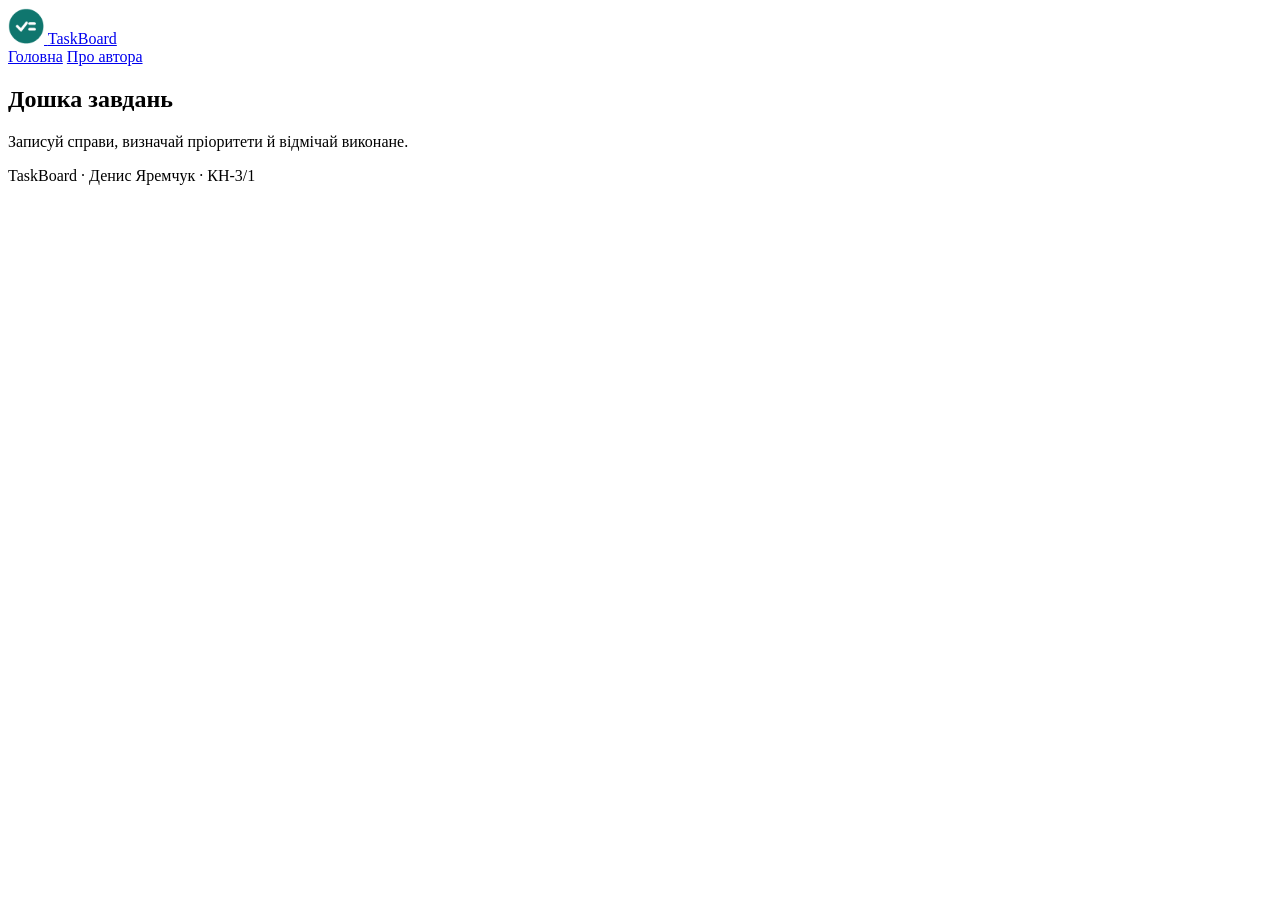
==== index.html @ 930aeddd "Створити головну сторінку TaskBoard" ====
<!doctype html>
<html lang="uk">
<head>
  <meta charset="utf-8">
  <meta name="viewport" content="width=device-width, initial-scale=1">
  <title>Дошка завдань | TaskBoard</title>
</head>
<body>
  <header class="site-header">
    <a class="brand" href="index.html">
      <img src="images/logo.png" alt="Логотип TaskBoard" width="36" height="36">
      <span>TaskBoard</span>
    </a>
    <nav class="nav" aria-label="Основна навігація">
      <a href="index.html" aria-current="page">Головна</a>
      <a href="about.html">Про автора</a>
    </nav>
  </header>
  <main class="container">
    <section class="intro">
      <h1>Дошка завдань</h1>
      <p>Записуй справи, визначай пріоритети й відмічай виконане.</p>
    </section>
  </main>
  <footer class="site-footer">
    <p>TaskBoard · Денис Яремчук · КН-3/1</p>
  </footer>
</body>
</html>
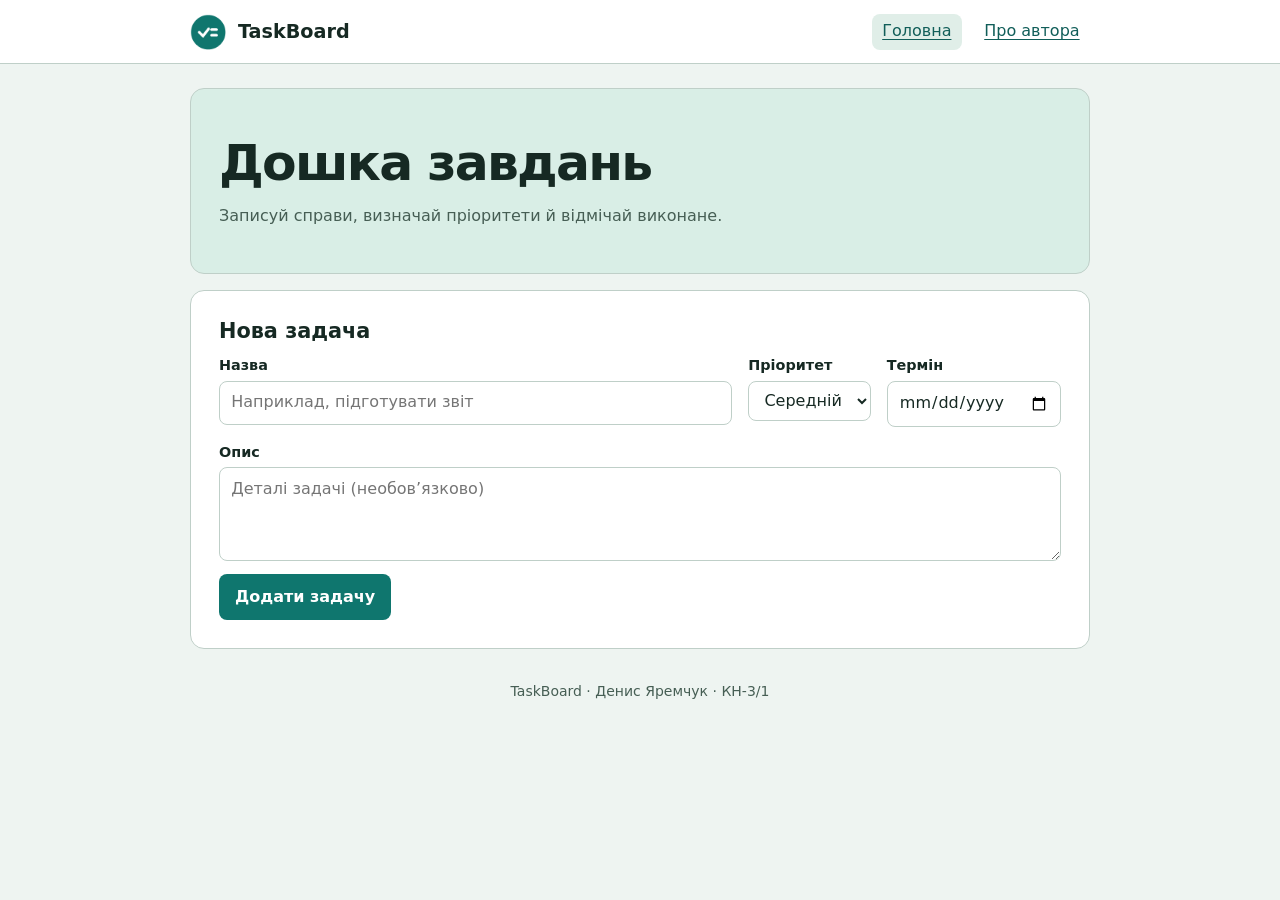
==== commit 260aabe8: "Додати форму задачі та адаптивні стилі Flexbox" ====
--- a/index.html
+++ b/index.html
@@ -4,6 +4,7 @@
   <meta charset="utf-8">
   <meta name="viewport" content="width=device-width, initial-scale=1">
   <title>Дошка завдань | TaskBoard</title>
+  <link rel="stylesheet" href="style.css">
 </head>
 <body>
   <header class="site-header">
@@ -21,6 +22,35 @@
       <h1>Дошка завдань</h1>
       <p>Записуй справи, визначай пріоритети й відмічай виконане.</p>
     </section>
+    <section class="card" aria-labelledby="new-task">
+      <h2 id="new-task">Нова задача</h2>
+      <form id="task-form" class="task-form">
+        <div class="form-row">
+          <label class="field grow">
+            <span>Назва</span>
+            <input id="title" name="title" type="text" required maxlength="80" placeholder="Наприклад, підготувати звіт">
+          </label>
+          <label class="field">
+            <span>Пріоритет</span>
+            <select id="priority" name="priority">
+              <option value="low">Низький</option>
+              <option value="medium" selected>Середній</option>
+              <option value="high">Високий</option>
+            </select>
+          </label>
+          <label class="field">
+            <span>Термін</span>
+            <input id="deadline" name="deadline" type="date">
+          </label>
+        </div>
+        <label class="field">
+          <span>Опис</span>
+          <textarea id="description" name="description" rows="3" placeholder="Деталі задачі (необов’язково)"></textarea>
+        </label>
+        <button class="btn" type="submit">Додати задачу</button>
+        <p id="form-message" class="form-message" role="alert"></p>
+      </form>
+    </section>
   </main>
   <footer class="site-footer">
     <p>TaskBoard · Денис Яремчук · КН-3/1</p>
--- a/style.css
+++ b/style.css
@@ -0,0 +1,252 @@
+:root {
+  --bg: #eef4f1;
+  --card: #fff;
+  --text: #162923;
+  --muted: #465e54;
+  --primary: #0f766e;
+  --primary-dark: #115e59;
+  --border: #bfcfc8;
+  --danger: #a52a2a;
+  --warning: #b26916;
+  --success: #228462;
+  --radius: 14px;
+}
+
+* {
+  box-sizing: border-box;
+}
+
+body {
+  margin: 0;
+  background: var(--bg);
+  color: var(--text);
+  font-family: system-ui, "Segoe UI", sans-serif;
+  line-height: 1.55;
+}
+
+h1, h2, p {
+  margin: 0;
+}
+
+h1, h2 {
+  line-height: 1.2;
+  margin-bottom: 0.65rem;
+}
+
+h1 {
+  font-size: clamp(1.9rem, 4vw, 3.15rem);
+  letter-spacing: -0.035em;
+}
+
+h2 {
+  font-size: 1.3rem;
+}
+
+p + p {
+  margin-top: 0.5rem;
+}
+
+a {
+  color: var(--primary-dark);
+  text-underline-offset: 0.2em;
+}
+
+img {
+  max-width: 100%;
+  height: auto;
+}
+
+:focus-visible {
+  outline: 2px solid var(--primary);
+  outline-offset: 3px;
+}
+
+.site-header, .brand, .nav {
+  display: flex;
+  align-items: center;
+  gap: 0.75rem;
+}
+
+.site-header {
+  justify-content: space-between;
+  flex-wrap: wrap;
+  padding: 0.85rem max(1rem, calc((100% - 900px) / 2));
+  border-bottom: 1px solid var(--border);
+  background: var(--card);
+}
+
+.brand {
+  color: var(--text);
+  font-size: 1.2rem;
+  font-weight: 750;
+  text-decoration: none;
+}
+
+.nav {
+  flex-wrap: wrap;
+}
+
+.nav a {
+  padding: 0.35rem 0.65rem;
+  border-radius: 0.5rem;
+}
+
+.nav a[aria-current], .nav a:hover {
+  background: #e0eee8;
+}
+
+.container {
+  width: min(900px, calc(100% - 2rem));
+  margin: 1.5rem auto;
+}
+
+.intro, .card {
+  padding: clamp(1rem, 3.5vw, 1.75rem);
+  border: 1px solid var(--border);
+  border-radius: var(--radius);
+  margin-bottom: 1rem;
+  background: var(--card);
+}
+
+.intro {
+  background: #d9eee6;
+  padding-block: clamp(1.5rem, 4vw, 2.75rem);
+}
+
+.intro p, .site-footer, figcaption {
+  color: var(--muted);
+}
+
+.site-footer {
+  padding: 0.5rem 1rem 1.5rem;
+  text-align: center;
+  font-size: 0.875rem;
+}
+
+.profile, .form-row {
+  display: flex;
+  gap: 1rem;
+}
+
+.profile {
+  align-items: flex-start;
+  gap: 1.5rem;
+}
+
+.profile figure {
+  flex: 0 0 160px;
+  margin: 0;
+}
+
+.profile img {
+  border-radius: 0.75rem;
+}
+
+.profile-text {
+  flex: 1;
+  min-width: 0;
+}
+
+figcaption {
+  font-size: 0.875rem;
+}
+
+table {
+  width: 100%;
+  border-collapse: collapse;
+}
+
+th, td {
+  padding: 0.5rem;
+  border-bottom: 1px solid var(--border);
+  text-align: start;
+  overflow-wrap: anywhere;
+}
+
+th {
+  background: var(--bg);
+}
+
+.task-form, .field {
+  display: flex;
+  flex-direction: column;
+}
+
+.task-form {
+  gap: 0.85rem;
+}
+
+.form-row {
+  flex-wrap: wrap;
+}
+
+.field {
+  gap: 0.25rem;
+  min-width: 0;
+  font-size: 0.9rem;
+  font-weight: 650;
+}
+
+.field.grow {
+  flex: 1 1 260px;
+}
+
+input[type="text"], input[type="date"], select, textarea {
+  width: 100%;
+  min-width: 0;
+  padding: 0.55rem 0.7rem;
+  border: 1px solid var(--border);
+  border-radius: 0.5rem;
+  background: var(--card);
+  color: var(--text);
+  font: inherit;
+  font-size: 1rem;
+  font-weight: 400;
+}
+
+textarea {
+  resize: vertical;
+}
+
+.btn {
+  align-self: flex-start;
+  padding: 0.65rem 1rem;
+  border: 0;
+  border-radius: 0.5rem;
+  background: var(--primary);
+  color: white;
+  font: inherit;
+  font-weight: 650;
+  cursor: pointer;
+}
+
+.btn:hover {
+  background: var(--primary-dark);
+}
+
+.form-message {
+  color: var(--danger);
+  font-size: 0.9rem;
+}
+
+.form-message:empty {
+  margin-top: -0.85rem;
+}
+
+@media (max-width: 600px) {
+  .site-header, .profile, .form-row {
+    flex-direction: column;
+  }
+
+  .site-header {
+    align-items: flex-start;
+  }
+
+  .profile figure, .field.grow {
+    flex: 0 0 auto;
+  }
+
+  .btn {
+    align-self: stretch;
+  }
+}
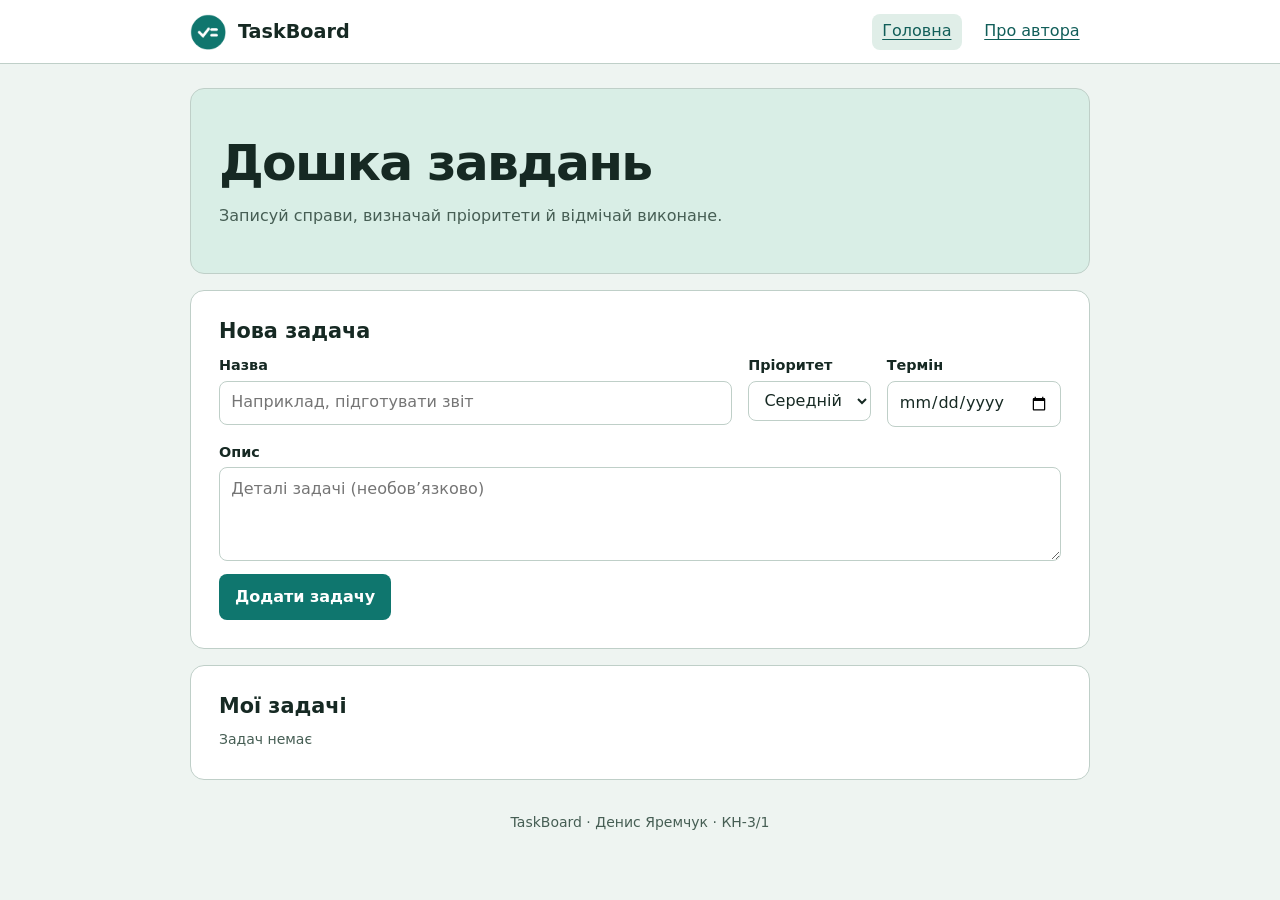
==== commit 7d2cf324: "Додати інтерактивний список задач і localStorage" ====
--- a/index.html
+++ b/index.html
@@ -5,6 +5,7 @@
   <meta name="viewport" content="width=device-width, initial-scale=1">
   <title>Дошка завдань | TaskBoard</title>
   <link rel="stylesheet" href="style.css">
+  <script src="script.js" defer></script>
 </head>
 <body>
   <header class="site-header">
@@ -51,6 +52,11 @@
         <p id="form-message" class="form-message" role="alert"></p>
       </form>
     </section>
+    <section class="card" aria-labelledby="tasks-heading">
+      <h2 id="tasks-heading">Мої задачі</h2>
+      <p class="counter" id="counter" role="status">Задач немає</p>
+      <ul class="task-list" id="task-list"></ul>
+    </section>
   </main>
   <footer class="site-footer">
     <p>TaskBoard · Денис Яремчук · КН-3/1</p>
--- a/style.css
+++ b/style.css
@@ -233,6 +233,86 @@
   margin-top: -0.85rem;
 }
 
+.counter, .task-meta {
+  color: var(--muted);
+  font-size: 0.875rem;
+}
+
+.task-list {
+  display: grid;
+  gap: 0.65rem;
+  list-style: none;
+  margin: 0;
+  padding: 0;
+}
+
+.task-list:not(:empty) {
+  margin-top: 0.85rem;
+}
+
+.task {
+  display: flex;
+  align-items: flex-start;
+  gap: 0.75rem;
+  padding: 0.75rem;
+  border: 1px solid var(--border);
+  border-inline-start: 5px solid var(--warning);
+  border-radius: 0.65rem;
+}
+
+.priority-high { border-inline-start-color: var(--danger); }
+.priority-medium { border-inline-start-color: var(--warning); }
+.priority-low { border-inline-start-color: var(--success); }
+
+.task-body {
+  flex: 1;
+  min-width: 0;
+  overflow-wrap: anywhere;
+}
+
+.task-title {
+  font-weight: 700;
+}
+
+.task-meta, .task-desc {
+  margin-top: 0.2rem;
+}
+
+.task-desc {
+  white-space: pre-wrap;
+}
+
+.done {
+  background: var(--bg);
+}
+
+.done .task-title {
+  text-decoration: line-through;
+}
+
+.toggle {
+  width: 1.1rem;
+  height: 1.1rem;
+  margin: 0.2rem 0 0;
+  accent-color: var(--primary);
+}
+
+.delete {
+  min-width: 2rem;
+  padding: 0.15rem 0.35rem;
+  border: 0;
+  border-radius: 0.35rem;
+  background: transparent;
+  color: var(--danger);
+  font-size: 1.5rem;
+  line-height: 1;
+  cursor: pointer;
+}
+
+.delete:hover {
+  background: #fbe8e8;
+}
+
 @media (max-width: 600px) {
   .site-header, .profile, .form-row {
     flex-direction: column;
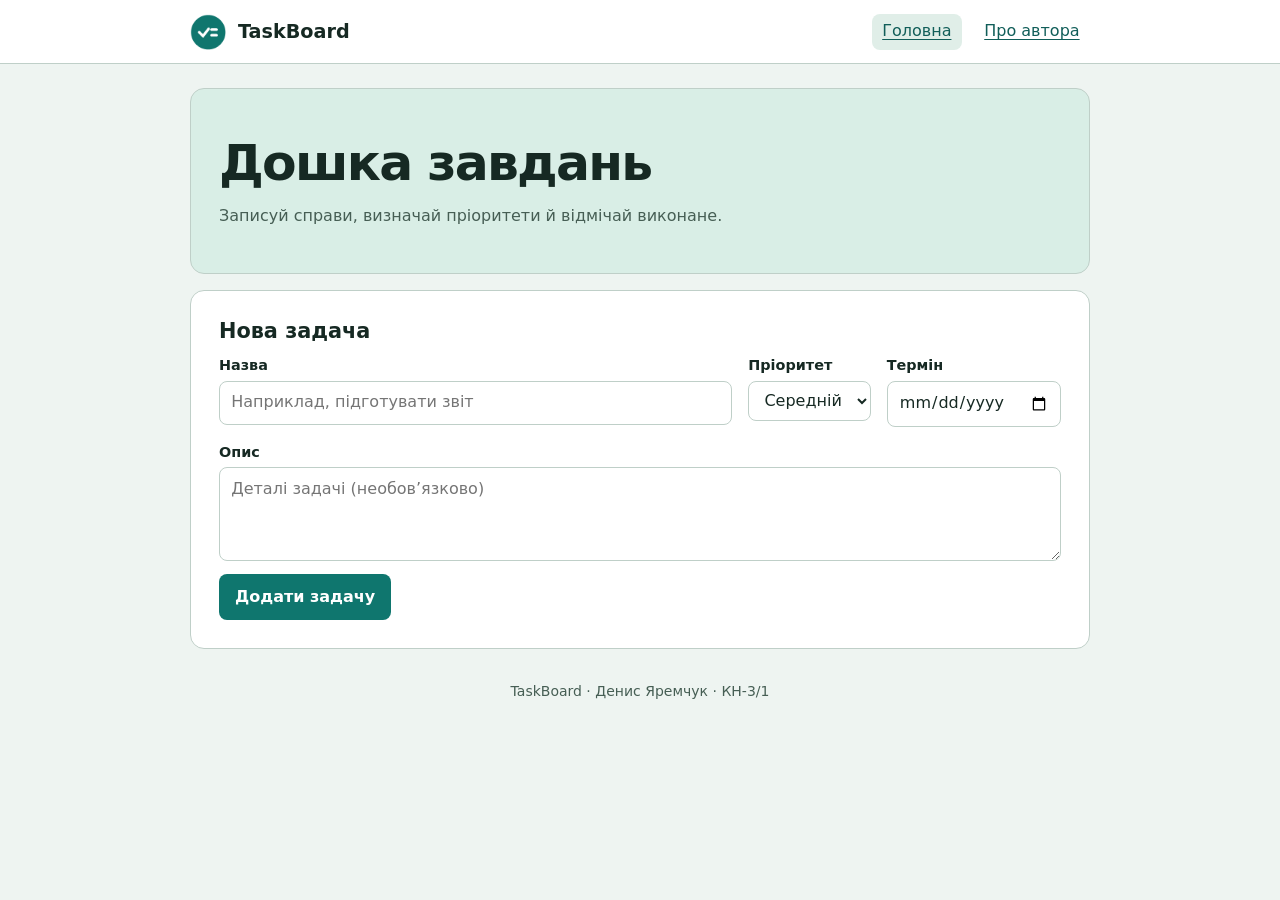
==== commit ba891b80: "Merge pull request #3 from Gaben6769/flex-form Практична 9 · Адаптивна верстка і форма задачі" ====
--- a/index.html
+++ b/index.html
@@ -5,7 +5,6 @@
   <meta name="viewport" content="width=device-width, initial-scale=1">
   <title>Дошка завдань | TaskBoard</title>
   <link rel="stylesheet" href="style.css">
-  <script src="script.js" defer></script>
 </head>
 <body>
   <header class="site-header">
@@ -52,11 +51,6 @@
         <p id="form-message" class="form-message" role="alert"></p>
       </form>
     </section>
-    <section class="card" aria-labelledby="tasks-heading">
-      <h2 id="tasks-heading">Мої задачі</h2>
-      <p class="counter" id="counter" role="status">Задач немає</p>
-      <ul class="task-list" id="task-list"></ul>
-    </section>
   </main>
   <footer class="site-footer">
     <p>TaskBoard · Денис Яремчук · КН-3/1</p>
--- a/style.css
+++ b/style.css
@@ -233,86 +233,6 @@
   margin-top: -0.85rem;
 }
 
-.counter, .task-meta {
-  color: var(--muted);
-  font-size: 0.875rem;
-}
-
-.task-list {
-  display: grid;
-  gap: 0.65rem;
-  list-style: none;
-  margin: 0;
-  padding: 0;
-}
-
-.task-list:not(:empty) {
-  margin-top: 0.85rem;
-}
-
-.task {
-  display: flex;
-  align-items: flex-start;
-  gap: 0.75rem;
-  padding: 0.75rem;
-  border: 1px solid var(--border);
-  border-inline-start: 5px solid var(--warning);
-  border-radius: 0.65rem;
-}
-
-.priority-high { border-inline-start-color: var(--danger); }
-.priority-medium { border-inline-start-color: var(--warning); }
-.priority-low { border-inline-start-color: var(--success); }
-
-.task-body {
-  flex: 1;
-  min-width: 0;
-  overflow-wrap: anywhere;
-}
-
-.task-title {
-  font-weight: 700;
-}
-
-.task-meta, .task-desc {
-  margin-top: 0.2rem;
-}
-
-.task-desc {
-  white-space: pre-wrap;
-}
-
-.done {
-  background: var(--bg);
-}
-
-.done .task-title {
-  text-decoration: line-through;
-}
-
-.toggle {
-  width: 1.1rem;
-  height: 1.1rem;
-  margin: 0.2rem 0 0;
-  accent-color: var(--primary);
-}
-
-.delete {
-  min-width: 2rem;
-  padding: 0.15rem 0.35rem;
-  border: 0;
-  border-radius: 0.35rem;
-  background: transparent;
-  color: var(--danger);
-  font-size: 1.5rem;
-  line-height: 1;
-  cursor: pointer;
-}
-
-.delete:hover {
-  background: #fbe8e8;
-}
-
 @media (max-width: 600px) {
   .site-header, .profile, .form-row {
     flex-direction: column;
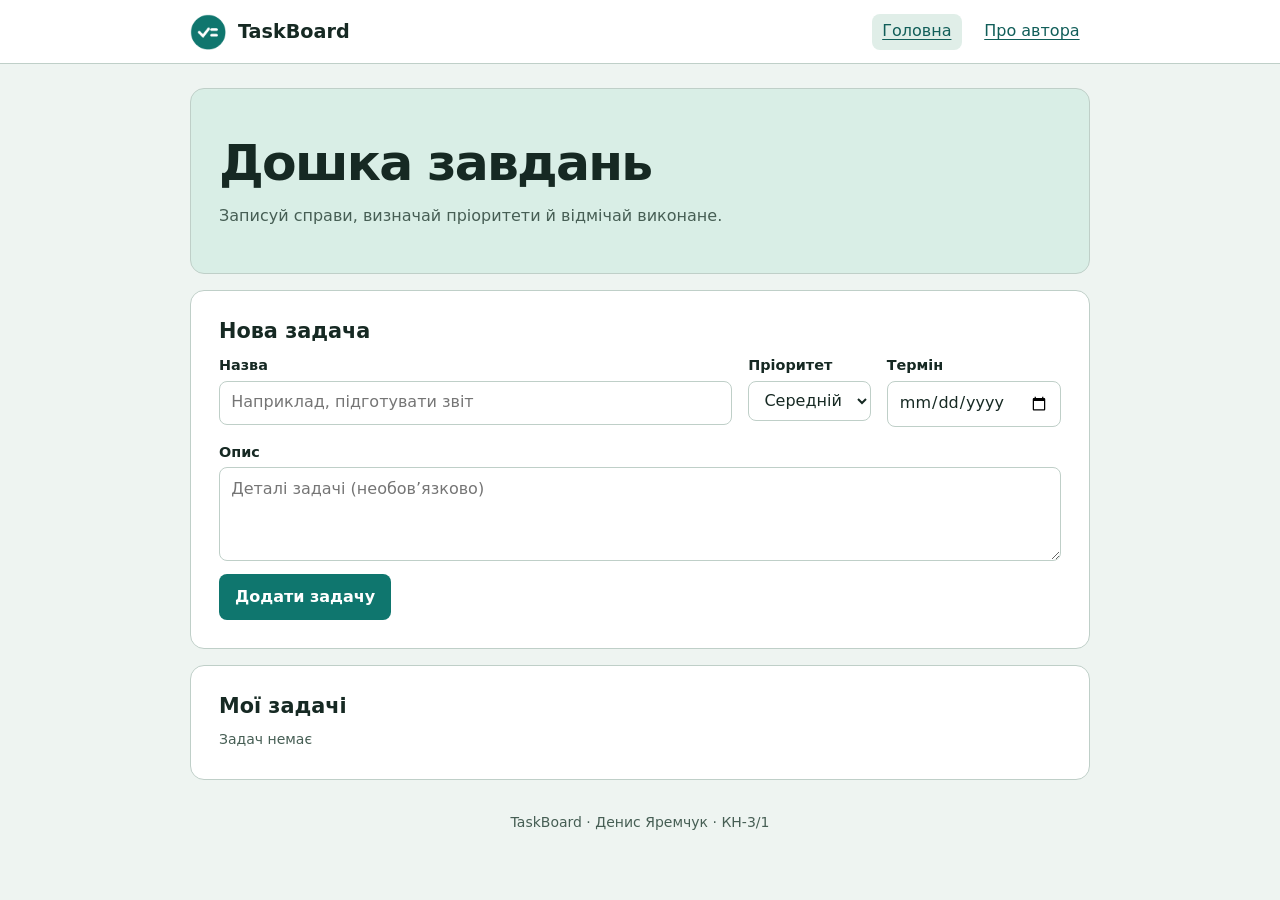
==== commit cb773f9c: "Merge pull request #4 from Gaben6769/js-tasks Практична 10 · Інтерактивність і збереження задач" ====
--- a/index.html
+++ b/index.html
@@ -5,6 +5,7 @@
   <meta name="viewport" content="width=device-width, initial-scale=1">
   <title>Дошка завдань | TaskBoard</title>
   <link rel="stylesheet" href="style.css">
+  <script src="script.js" defer></script>
 </head>
 <body>
   <header class="site-header">
@@ -51,6 +52,11 @@
         <p id="form-message" class="form-message" role="alert"></p>
       </form>
     </section>
+    <section class="card" aria-labelledby="tasks-heading">
+      <h2 id="tasks-heading">Мої задачі</h2>
+      <p class="counter" id="counter" role="status">Задач немає</p>
+      <ul class="task-list" id="task-list"></ul>
+    </section>
   </main>
   <footer class="site-footer">
     <p>TaskBoard · Денис Яремчук · КН-3/1</p>
--- a/style.css
+++ b/style.css
@@ -233,6 +233,86 @@
   margin-top: -0.85rem;
 }
 
+.counter, .task-meta {
+  color: var(--muted);
+  font-size: 0.875rem;
+}
+
+.task-list {
+  display: grid;
+  gap: 0.65rem;
+  list-style: none;
+  margin: 0;
+  padding: 0;
+}
+
+.task-list:not(:empty) {
+  margin-top: 0.85rem;
+}
+
+.task {
+  display: flex;
+  align-items: flex-start;
+  gap: 0.75rem;
+  padding: 0.75rem;
+  border: 1px solid var(--border);
+  border-inline-start: 5px solid var(--warning);
+  border-radius: 0.65rem;
+}
+
+.priority-high { border-inline-start-color: var(--danger); }
+.priority-medium { border-inline-start-color: var(--warning); }
+.priority-low { border-inline-start-color: var(--success); }
+
+.task-body {
+  flex: 1;
+  min-width: 0;
+  overflow-wrap: anywhere;
+}
+
+.task-title {
+  font-weight: 700;
+}
+
+.task-meta, .task-desc {
+  margin-top: 0.2rem;
+}
+
+.task-desc {
+  white-space: pre-wrap;
+}
+
+.done {
+  background: var(--bg);
+}
+
+.done .task-title {
+  text-decoration: line-through;
+}
+
+.toggle {
+  width: 1.1rem;
+  height: 1.1rem;
+  margin: 0.2rem 0 0;
+  accent-color: var(--primary);
+}
+
+.delete {
+  min-width: 2rem;
+  padding: 0.15rem 0.35rem;
+  border: 0;
+  border-radius: 0.35rem;
+  background: transparent;
+  color: var(--danger);
+  font-size: 1.5rem;
+  line-height: 1;
+  cursor: pointer;
+}
+
+.delete:hover {
+  background: #fbe8e8;
+}
+
 @media (max-width: 600px) {
   .site-header, .profile, .form-row {
     flex-direction: column;
